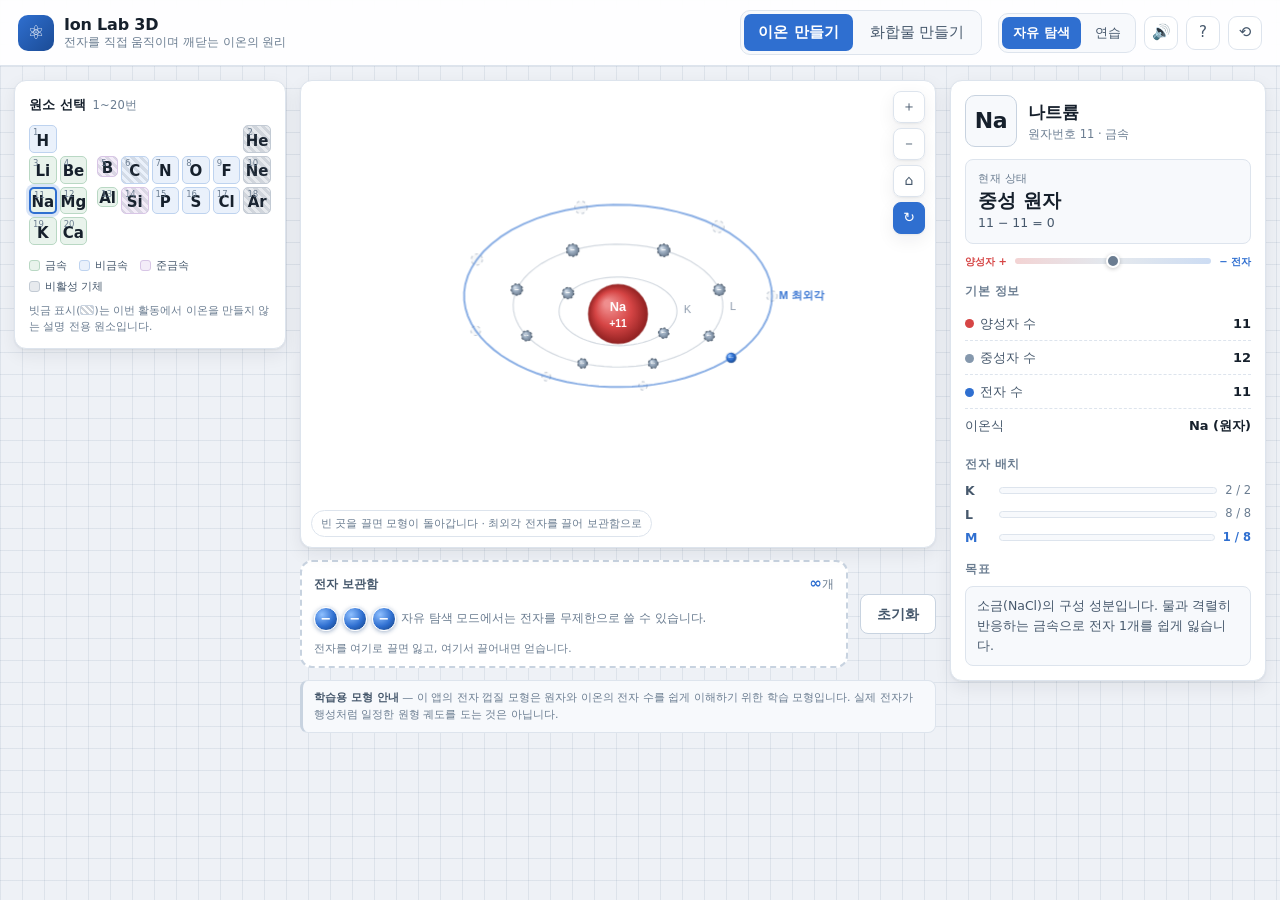
==== index.html @ 35646e83 "Ion Lab 3D — 중학교 과학 3D 이온 모형 학습 웹앱 PRD와 Blueprint(인터페이스 구성참고안)를 기준으로 기존 프로토타입을 재구성했다. 렌더링 엔진의 품질은 높았" ====
<!DOCTYPE html>
<html lang="ko">
<head>
    <meta charset="UTF-8">
    <meta name="viewport" content="width=device-width, initial-scale=1.0, viewport-fit=cover">
    <title>Ion Lab 3D — 전자를 직접 움직이며 깨닫는 이온의 원리</title>
    <link rel="stylesheet" href="style.css">
</head>
<body>

<!-- ── 상단 공통 영역 (PRD 6.1) ─────────────────────────────── -->
<header class="topbar">
    <div class="brand">
        <span class="brand-mark" aria-hidden="true">⚛</span>
        <span class="brand-text">
            <strong>Ion Lab 3D</strong>
            <small>전자를 직접 움직이며 깨닫는 이온의 원리</small>
        </span>
    </div>

    <nav class="tabs" role="tablist" aria-label="활동 선택">
        <button class="tab is-active" role="tab" aria-selected="true" data-view="ion">이온 만들기</button>
        <button class="tab" role="tab" aria-selected="false" data-view="compound">화합물 만들기</button>
    </nav>

    <div class="topbar-actions">
        <div class="mode-switch" role="radiogroup" aria-label="학습 모드">
            <button class="mode is-active" role="radio" aria-checked="true" data-mode="explore">자유 탐색</button>
            <button class="mode" role="radio" aria-checked="false" data-mode="practice">연습</button>
        </div>
        <button class="icon-btn" id="soundBtn" aria-pressed="true" title="소리 끄기">🔊<span class="sr-only">소리 켜기·끄기</span></button>
        <button class="icon-btn" id="helpBtn" title="도움말">?<span class="sr-only">도움말</span></button>
        <button class="icon-btn" id="restartBtn" title="처음부터">⟲<span class="sr-only">처음부터</span></button>
    </div>
</header>

<!-- ── 이온 만들기 화면 (Blueprint p.5) ──────────────────────── -->
<main class="view is-active" id="view-ion">

    <!-- ① 좌측: 원소 선택 패널 -->
    <aside class="panel panel-elements">
        <h2 class="panel-title">원소 선택 <small>1~20번</small></h2>

        <div class="ptable" id="periodicTable" role="group" aria-label="원자번호 1번부터 20번까지의 주기율표"></div>

        <ul class="legend">
            <li><span class="swatch cat-metal"></span>금속</li>
            <li><span class="swatch cat-nonmetal"></span>비금속</li>
            <li><span class="swatch cat-metalloid"></span>준금속</li>
            <li><span class="swatch cat-noble-gas"></span>비활성 기체</li>
        </ul>
        <p class="legend-note">
            빗금 표시(<span class="hatch-sample"></span>)는 이번 활동에서 이온을 만들지 않는 설명 전용 원소입니다.
        </p>
    </aside>

    <!-- ② 중앙: 3D 원자 모형 -->
    <section class="stage">
        <div class="mission" id="missionBar" hidden>
            <span class="mission-tag">미션</span>
            <span id="missionText">—</span>
            <button class="btn btn-ghost btn-sm" id="newMissionBtn">새 문제</button>
        </div>

        <div class="canvas-shell">
            <canvas id="atomCanvas" aria-label="3D 원자 모형. 최외각 전자를 드래그하여 이동할 수 있습니다."></canvas>

            <div class="canvas-tools" role="group" aria-label="모형 보기 조절">
                <button class="tool" id="zoomInBtn" title="확대">＋</button>
                <button class="tool" id="zoomOutBtn" title="축소">－</button>
                <button class="tool" id="resetViewBtn" title="원래 위치로">⌂</button>
                <button class="tool is-active" id="spinBtn" aria-pressed="true" title="전자 공전 켜기·끄기">↻</button>
            </div>

            <div class="canvas-hint" id="canvasHint">빈 곳을 끌면 모형이 돌아갑니다 · 최외각 전자를 끌어 보관함으로</div>
        </div>

        <!-- ④ 하단: 전자 보관함 -->
        <div class="well-row">
            <div class="well" id="electronWell" aria-label="전자 보관함. 제거한 전자가 모이고, 여기서 전자를 끌어 원자에 추가합니다.">
                <div class="well-head">
                    <span class="well-title">전자 보관함</span>
                    <span class="well-count"><strong id="wellCount">0</strong>개</span>
                </div>
                <div class="well-body" id="wellBody"></div>
                <p class="well-help">전자를 여기로 끌면 잃고, 여기서 끌어내면 얻습니다.</p>
            </div>

            <div class="stage-actions">
                <button class="btn btn-primary" id="checkBtn">정답 확인</button>
                <button class="btn btn-ghost" id="hintBtn">힌트 <span class="hint-stage" id="hintStage"></span></button>
                <button class="btn btn-ghost" id="resetAtomBtn">초기화</button>
            </div>
        </div>

        <p class="model-note">
            <strong>학습용 모형 안내</strong> — 이 앱의 전자 껍질 모형은 원자와 이온의 전자 수를 쉽게 이해하기 위한
            학습 모형입니다. 실제 전자가 행성처럼 일정한 원형 궤도를 도는 것은 아닙니다.
        </p>
    </section>

    <!-- ③ 우측: 실시간 정보 패널 -->
    <aside class="panel panel-info">
        <div class="element-head">
            <div class="element-symbol" id="elemSymbol">Na</div>
            <div class="element-meta">
                <span class="element-name" id="elemName">나트륨</span>
                <span class="element-sub" id="elemSub">원자번호 11 · 금속</span>
            </div>
        </div>

        <div class="charge-card" id="chargeCard">
            <span class="charge-label">현재 상태</span>
            <span class="charge-value" id="chargeValue">중성 원자</span>
            <span class="charge-eq" id="chargeEq">11 − 11 = 0</span>
        </div>

        <div class="balance" aria-hidden="true">
            <span class="balance-end proton">양성자 +</span>
            <div class="balance-track"><div class="balance-knob" id="balanceKnob"></div></div>
            <span class="balance-end electron">− 전자</span>
        </div>

        <h3 class="sub-title">기본 정보</h3>
        <dl class="stat-list">
            <div><dt><span class="dot proton"></span>양성자 수</dt><dd id="statProtons">11</dd></div>
            <div><dt><span class="dot neutron"></span>중성자 수</dt><dd id="statNeutrons">12</dd></div>
            <div><dt><span class="dot electron"></span>전자 수</dt><dd id="statElectrons">11</dd></div>
            <div><dt>이온식</dt><dd id="statIonFormula">—</dd></div>
        </dl>

        <h3 class="sub-title">전자 배치</h3>
        <ul class="shell-list" id="shellList"></ul>

        <h3 class="sub-title">목표</h3>
        <p class="goal-box" id="goalBox">—</p>

        <div class="feedback" id="feedback" role="status" aria-live="polite" hidden></div>
    </aside>
</main>

<!-- ── 화합물 만들기 화면 (Blueprint p.9) ────────────────────── -->
<main class="view view-compound" id="view-compound">
    <aside class="panel panel-cards">
        <h2 class="panel-title cation">양이온</h2>
        <div class="card-list" id="cationCards"></div>
    </aside>

    <section class="stage stage-compound">
        <div class="combine-head">
            <h2 class="panel-title">이온 결합 실험실</h2>
            <p class="combine-desc">
                양이온과 음이온 카드를 아래로 끌어다 놓으세요. <strong>총전하가 0</strong>이 되고
                이온의 개수비가 <strong>가장 간단한 정수비</strong>일 때 화합물이 완성됩니다.
            </p>
        </div>

        <div class="dropzone" id="dropzone" aria-label="이온 결합 영역">
            <p class="dropzone-empty" id="dropzoneEmpty">이곳으로 이온 카드를 끌어다 놓거나 카드를 클릭하세요.</p>
            <div class="dropzone-ions" id="dropzoneIons"></div>
        </div>

        <div class="charge-sum">
            <div class="charge-sum-math">
                <span class="sum-label">총전하</span>
                <span class="sum-eq" id="sumEq">(+0) + (0) = 0</span>
            </div>
            <div class="charge-sum-status" id="sumStatus">이온을 추가하세요</div>
            <button class="btn btn-ghost btn-sm" id="clearZoneBtn">비우기</button>
        </div>

        <div class="feedback" id="compoundFeedback" role="status" aria-live="polite" hidden></div>

        <div class="checklist">
            <h3 class="sub-title">완성한 화합물 <span id="checklistCount">0 / 8</span></h3>
            <ul class="checklist-items" id="checklistItems"></ul>
        </div>
    </section>

    <aside class="panel panel-cards">
        <h2 class="panel-title anion">음이온</h2>
        <div class="card-list" id="anionCards"></div>
    </aside>
</main>

<!-- ── 결과 모달 ────────────────────────────────────────────── -->
<div class="modal-overlay" id="modalOverlay" hidden>
    <div class="modal" role="dialog" aria-modal="true" aria-labelledby="modalTitle">
        <div class="modal-icon" id="modalIcon">✓</div>
        <h3 class="modal-title" id="modalTitle">성공!</h3>
        <div class="modal-formula" id="modalFormula"></div>
        <div class="modal-body" id="modalBody"></div>
        <button class="btn btn-primary modal-btn" id="modalBtn">확인</button>
    </div>
</div>

<!-- ── 도움말 ───────────────────────────────────────────────── -->
<div class="modal-overlay" id="helpOverlay" hidden>
    <div class="modal modal-wide" role="dialog" aria-modal="true" aria-labelledby="helpTitle">
        <h3 class="modal-title" id="helpTitle">사용 방법</h3>
        <div class="modal-body help-body">
            <ol>
                <li><strong>원소 선택</strong> — 왼쪽 주기율표에서 1~20번 원소를 고릅니다.</li>
                <li><strong>전자 조작</strong> — 가장 바깥쪽 껍질(최외각)의 전자만 끌 수 있습니다.
                    전자를 <em>전자 보관함</em>으로 끌면 잃고, 보관함에서 궤도로 끌면 얻습니다.</li>
                <li><strong>실시간 판정</strong> — 오른쪽 패널에서 전자 수와 전하가 즉시 갱신됩니다.</li>
                <li><strong>상태 완성</strong> — 안정한 전자 배치가 되면 이온식과 전하 계산식이 나타납니다.</li>
            </ol>
            <h4>왜 안쪽 전자는 움직이지 않나요?</h4>
            <p>안쪽 껍질의 전자는 원자핵에 더 강하게 묶여 있습니다. 이온이 만들어질 때 실제로 이동하는 것은
               가장 바깥쪽 껍질의 전자입니다.</p>
            <h4>학습 모드</h4>
            <p><strong>자유 탐색</strong>은 정답 판정 없이 마음껏 전자를 넣고 빼며 전하 변화를 관찰합니다.
               <strong>연습</strong>은 시스템이 목표 원소를 제시하고, 단계별 힌트와 진단 피드백을 제공합니다.</p>
            <h4>모형의 한계</h4>
            <p>이 앱의 껍질 모형은 학습용 추상화입니다. 실제 전자는 행성 궤도처럼 정해진 원을 돌지 않습니다.</p>
        </div>
        <button class="btn btn-primary modal-btn" id="helpCloseBtn">닫기</button>
    </div>
</div>

<!-- 즉시 피드백 토스트 -->
<div class="toast" id="toast" role="status" aria-live="assertive" hidden></div>

<!-- 성공 연출용 오버레이 (외부 CDN 의존 없음 — 학교 오프라인망 대비) -->
<canvas class="celebrate" id="celebrateCanvas" aria-hidden="true"></canvas>

<script src="atoms.js"></script>
<script src="rules.js"></script>
<script src="canvas-engine.js"></script>
<script src="app.js"></script>
</body>
</html>
---- style.css ----
/* ============================================================
   Ion Lab 3D — 스타일
   Blueprint(인터페이스 구성참고안)의 밝은 청사진 톤을 따른다.
   외부 폰트/CDN을 불러오지 않는다 — 학교 오프라인망 대비. (PRD 15)
   색상만으로 정보를 전달하지 않는다. (PRD 10.4 / 16)
   ============================================================ */

:root {
    --bg: #eef1f6;
    --grid: rgba(120, 140, 165, 0.14);
    --panel: #ffffff;
    --panel-2: #f7f9fc;
    --ink: #16202c;
    --ink-2: #46586c;
    --muted: #6b7d91;
    --line: #dde4ed;
    --line-2: #c8d3e0;

    --proton: #d64545;
    --electron: #2f6fd0;
    --neutron: #8598ad;

    --accent: #2f6fd0;
    --accent-ink: #ffffff;
    --ok: #2e7d5b;
    --ok-bg: #e8f5ee;
    --warn: #a9691a;
    --warn-bg: #fdf3e3;
    --err: #c23b3b;
    --err-bg: #fdeded;

    --radius: 12px;
    --radius-sm: 8px;
    --shadow: 0 1px 2px rgba(22, 32, 44, .06), 0 6px 18px rgba(22, 32, 44, .07);
    --shadow-lg: 0 12px 40px rgba(22, 32, 44, .18);
    --font: "Pretendard", "Malgun Gothic", "맑은 고딕", -apple-system, BlinkMacSystemFont, system-ui, sans-serif;
}

* { box-sizing: border-box; margin: 0; padding: 0; }

html, body { height: 100%; }

body {
    font-family: var(--font);
    /* 모눈 배경 — Blueprint의 청사진 모티프 */
    background-color: var(--bg);
    background-image:
        linear-gradient(var(--grid) 1px, transparent 1px),
        linear-gradient(90deg, var(--grid) 1px, transparent 1px);
    background-size: 22px 22px;
    color: var(--ink);
    font-size: 15px;
    line-height: 1.55;
    -webkit-text-size-adjust: 100%;
    overflow-x: hidden;
}

.sr-only {
    position: absolute; width: 1px; height: 1px;
    padding: 0; margin: -1px; overflow: hidden;
    clip: rect(0, 0, 0, 0); white-space: nowrap; border: 0;
}

/* ── 상단 바 ────────────────────────────────────────────── */

.topbar {
    position: sticky; top: 0; z-index: 40;
    display: flex; align-items: center; gap: 16px;
    padding: 10px 18px;
    background: rgba(255, 255, 255, .92);
    backdrop-filter: blur(8px);
    border-bottom: 1px solid var(--line);
    flex-wrap: wrap;
}

.brand { display: flex; align-items: center; gap: 10px; margin-right: auto; }

.brand-mark {
    width: 36px; height: 36px; flex: none;
    display: grid; place-items: center;
    background: linear-gradient(135deg, var(--electron), #1b4b95);
    color: #fff; border-radius: 10px; font-size: 19px;
}

.brand-text { display: flex; flex-direction: column; line-height: 1.25; }
.brand-text strong { font-size: 16px; letter-spacing: -.2px; }
.brand-text small { font-size: 11.5px; color: var(--muted); }

.tabs, .mode-switch {
    display: flex; gap: 3px; padding: 3px;
    background: var(--panel-2);
    border: 1px solid var(--line);
    border-radius: 10px;
}

.tab, .mode {
    border: 0; background: transparent; cursor: pointer;
    font: inherit; color: var(--ink-2);
    padding: 7px 14px; border-radius: 7px;
    white-space: nowrap; transition: background .15s, color .15s;
}
.mode { padding: 6px 11px; font-size: 13px; }

.tab:hover, .mode:hover { background: rgba(47, 111, 208, .08); }

.tab.is-active, .mode.is-active {
    background: var(--accent); color: var(--accent-ink); font-weight: 600;
}

.topbar-actions { display: flex; align-items: center; gap: 8px; }

.icon-btn {
    width: 34px; height: 34px; flex: none;
    display: grid; place-items: center;
    border: 1px solid var(--line); border-radius: 9px;
    background: var(--panel); color: var(--ink-2);
    font: inherit; font-size: 15px; cursor: pointer;
    transition: background .15s, border-color .15s;
}
.icon-btn:hover { background: var(--panel-2); border-color: var(--line-2); }
.icon-btn[aria-pressed="false"] { opacity: .45; }

/* ── 뷰 레이아웃 ────────────────────────────────────────── */

.view { display: none; }
.view.is-active { display: grid; }

#view-ion {
    grid-template-columns: 272px minmax(0, 1fr) 316px;
    gap: 14px; padding: 14px;
    align-items: start;
}

#view-compound {
    grid-template-columns: 216px minmax(0, 1fr) 216px;
    gap: 14px; padding: 14px;
    align-items: start;
}

.panel {
    background: var(--panel);
    border: 1px solid var(--line);
    border-radius: var(--radius);
    box-shadow: var(--shadow);
    padding: 14px;
}

.panel-title {
    font-size: 13px; font-weight: 700; color: var(--ink);
    letter-spacing: .2px; margin-bottom: 10px;
    display: flex; align-items: baseline; gap: 6px;
}
.panel-title small { font-weight: 500; color: var(--muted); font-size: 11.5px; }
.panel-title.cation { color: var(--proton); }
.panel-title.anion { color: var(--electron); }

.sub-title {
    font-size: 11.5px; font-weight: 700; color: var(--muted);
    text-transform: uppercase; letter-spacing: .6px;
    margin: 14px 0 7px;
    display: flex; justify-content: space-between; align-items: center;
}

/* ── ① 미니 주기율표 ───────────────────────────────────── */

.ptable {
    display: grid;
    grid-template-columns: repeat(8, minmax(0, 1fr));
    gap: 3px;
}

.cell {
    position: relative; aspect-ratio: 1;
    display: flex; flex-direction: column;
    align-items: center; justify-content: center;
    border: 1px solid var(--line-2); border-radius: 5px;
    background: var(--panel-2); cursor: pointer;
    font: inherit; color: var(--ink);
    padding: 0; overflow: hidden;
    transition: transform .12s, box-shadow .12s;
}
.cell:hover { transform: translateY(-2px); box-shadow: var(--shadow); z-index: 2; }

.cell .z { position: absolute; top: 2px; left: 3px; font-size: 8.5px; color: var(--muted); line-height: 1; }
.cell .sym { font-size: 15px; font-weight: 700; line-height: 1; margin-top: 4px; }

/* 1·2족과 13~18족 사이의 생략 구간(전이금속)을 시각적으로 벌린다 */
.cell[data-col="3"] { margin-left: 7px; }

.cell.cat-metal { background: #e9f3ec; border-color: #b9d8c4; }
.cell.cat-nonmetal { background: #eaf1fb; border-color: #bed3ef; }
.cell.cat-metalloid { background: #f3ecf8; border-color: #d8c6e6; }
.cell.cat-noble-gas { background: #e7eaee; border-color: #c2cad4; }

/* 이온을 만들지 않는 설명 전용 원소 — 색상 외에 빗금으로도 구분한다 */
.cell.is-disabled::after {
    content: ''; position: absolute; inset: 0;
    background: repeating-linear-gradient(45deg,
        rgba(90, 105, 125, .16) 0 3px, transparent 3px 6px);
    pointer-events: none;
}

.cell.is-selected {
    border-color: var(--accent); border-width: 2px;
    box-shadow: 0 0 0 3px rgba(47, 111, 208, .18);
    z-index: 3;
}
.cell:focus-visible { outline: 2px solid var(--accent); outline-offset: 2px; }

.legend {
    list-style: none; display: flex; flex-wrap: wrap; gap: 4px 12px;
    margin-top: 12px; font-size: 11px; color: var(--ink-2);
}
.legend li { display: flex; align-items: center; gap: 5px; }

.swatch { width: 11px; height: 11px; border-radius: 3px; border: 1px solid var(--line-2); }
.swatch.cat-metal { background: #e9f3ec; border-color: #b9d8c4; }
.swatch.cat-nonmetal { background: #eaf1fb; border-color: #bed3ef; }
.swatch.cat-metalloid { background: #f3ecf8; border-color: #d8c6e6; }
.swatch.cat-noble-gas { background: #e7eaee; border-color: #c2cad4; }

.legend-note {
    margin-top: 8px; font-size: 10.5px; color: var(--muted); line-height: 1.5;
}
.hatch-sample {
    display: inline-block; width: 14px; height: 10px;
    vertical-align: -1px; border: 1px solid var(--line-2); border-radius: 2px;
    background: repeating-linear-gradient(45deg,
        rgba(90, 105, 125, .3) 0 2px, transparent 2px 4px);
}

/* ── ② 중앙 무대 ───────────────────────────────────────── */

.stage { display: flex; flex-direction: column; gap: 12px; min-width: 0; }

.mission {
    display: flex; align-items: center; gap: 10px;
    background: #fff8e8; border: 1px solid #edd9ab;
    border-radius: var(--radius); padding: 9px 12px;
    font-size: 13.5px; color: #6d4c12;
}
.mission[hidden] { display: none; }
.mission-tag {
    background: var(--warn); color: #fff; font-size: 10.5px; font-weight: 700;
    padding: 2px 7px; border-radius: 5px; flex: none;
}
.mission #missionText { flex: 1; }

.canvas-shell {
    position: relative;
    background: var(--panel);
    border: 1px solid var(--line);
    border-radius: var(--radius);
    box-shadow: var(--shadow);
    height: clamp(340px, 52vh, 540px);
    overflow: hidden;
}

#atomCanvas { display: block; width: 100%; height: 100%; cursor: grab; touch-action: none; }
#atomCanvas:active { cursor: grabbing; }

.canvas-tools {
    position: absolute; top: 10px; right: 10px;
    display: flex; flex-direction: column; gap: 5px;
}
.tool {
    width: 32px; height: 32px;
    display: grid; place-items: center;
    border: 1px solid var(--line); border-radius: 8px;
    background: rgba(255, 255, 255, .95); color: var(--ink-2);
    font: inherit; font-size: 14px; cursor: pointer;
    box-shadow: var(--shadow);
}
.tool:hover { background: #fff; border-color: var(--line-2); }
.tool.is-active { background: var(--accent); color: #fff; border-color: var(--accent); }

.canvas-hint {
    position: absolute; left: 10px; bottom: 10px;
    font-size: 11px; color: var(--muted);
    background: rgba(255, 255, 255, .88);
    border: 1px solid var(--line);
    padding: 4px 9px; border-radius: 20px;
    pointer-events: none;
}

/* ── ④ 전자 보관함 ─────────────────────────────────────── */

.well-row { display: grid; grid-template-columns: minmax(0, 1fr) auto; gap: 12px; align-items: stretch; }

.well {
    background: var(--panel);
    border: 2px dashed var(--line-2);
    border-radius: var(--radius);
    padding: 10px 12px;
    transition: border-color .15s, background .15s;
}
.well.is-hover { border-color: var(--err); background: var(--err-bg); }

.well-head { display: flex; justify-content: space-between; align-items: baseline; }
.well-title { font-size: 12px; font-weight: 700; color: var(--ink-2); }
.well-count { font-size: 12px; color: var(--muted); }
.well-count strong { font-size: 15px; color: var(--electron); }

.well-body {
    display: flex; flex-wrap: wrap; gap: 5px;
    min-height: 34px; align-items: center; margin: 6px 0 4px;
}

.well-e {
    width: 24px; height: 24px; flex: none;
    display: grid; place-items: center;
    border-radius: 50%; cursor: grab;
    background: radial-gradient(circle at 32% 30%, #8fc0ff, #2f6fd0 55%, #123c78);
    color: #fff; font-size: 13px; font-weight: 700; line-height: 1;
    border: 1.8px solid #fff;
    box-shadow: 0 1px 4px rgba(18, 60, 120, .4);
    touch-action: none; user-select: none;
}
.well-e:active { cursor: grabbing; transform: scale(1.12); }
.well-e.is-infinite { font-size: 11px; }

.well-empty { font-size: 11.5px; color: var(--muted); }
.well-help { font-size: 10.5px; color: var(--muted); }

.stage-actions { display: flex; flex-direction: column; gap: 6px; justify-content: center; }

/* ── 버튼 ──────────────────────────────────────────────── */

.btn {
    border: 1px solid transparent; border-radius: var(--radius-sm);
    padding: 9px 16px; font: inherit; font-weight: 600; font-size: 13.5px;
    cursor: pointer; white-space: nowrap;
    transition: background .15s, border-color .15s, opacity .15s;
}
.btn-sm { padding: 5px 10px; font-size: 12px; }

.btn-primary { background: var(--accent); color: var(--accent-ink); }
.btn-primary:hover { background: #2560ba; }

.btn-ghost { background: var(--panel); border-color: var(--line-2); color: var(--ink-2); }
.btn-ghost:hover { background: var(--panel-2); }

.btn:disabled { opacity: .4; cursor: not-allowed; }

.hint-stage { font-size: 11px; color: var(--muted); font-weight: 500; }

.model-note {
    font-size: 11px; color: var(--muted); line-height: 1.6;
    background: var(--panel-2); border: 1px solid var(--line);
    border-left: 3px solid var(--line-2);
    border-radius: var(--radius-sm); padding: 8px 11px;
}
.model-note strong { color: var(--ink-2); }

/* ── ③ 정보 패널 ───────────────────────────────────────── */

.element-head { display: flex; align-items: center; gap: 11px; margin-bottom: 12px; }

.element-symbol {
    width: 52px; height: 52px; flex: none;
    display: grid; place-items: center;
    border-radius: 10px; border: 1px solid var(--line-2);
    background: var(--panel-2);
    font-size: 22px; font-weight: 700; letter-spacing: -.5px;
}
.element-meta { display: flex; flex-direction: column; min-width: 0; }
.element-name { font-size: 17px; font-weight: 700; }
.element-sub { font-size: 11.5px; color: var(--muted); }

.charge-card {
    display: flex; flex-direction: column; gap: 1px;
    border-radius: var(--radius-sm); padding: 10px 12px;
    border: 1px solid var(--line); background: var(--panel-2);
    transition: background .2s, border-color .2s;
}
.charge-card.is-cation { background: var(--err-bg); border-color: #f0bfbf; }
.charge-card.is-anion { background: #e9f0fb; border-color: #bed3ef; }

.charge-label { font-size: 10.5px; color: var(--muted); text-transform: uppercase; letter-spacing: .5px; }
.charge-value { font-size: 19px; font-weight: 700; line-height: 1.3; }
.charge-card.is-cation .charge-value { color: var(--proton); }
.charge-card.is-anion .charge-value { color: var(--electron); }
.charge-eq { font-size: 12.5px; color: var(--ink-2); font-variant-numeric: tabular-nums; }

/* 양성자와 전자의 힘 겨루기 (Blueprint p.8) */
.balance { display: flex; align-items: center; gap: 8px; margin-top: 10px; }
.balance-end { font-size: 10px; font-weight: 700; flex: none; }
.balance-end.proton { color: var(--proton); }
.balance-end.electron { color: var(--electron); }

.balance-track {
    position: relative; flex: 1; height: 6px;
    border-radius: 3px;
    background: linear-gradient(90deg, #f3d3d3, #e3e8ee 45% 55%, #ccdcf3);
}
.balance-knob {
    position: absolute; top: 50%; left: 50%;
    width: 14px; height: 14px; border-radius: 50%;
    transform: translate(-50%, -50%);
    background: var(--muted); border: 2px solid #fff;
    box-shadow: 0 1px 4px rgba(0, 0, 0, .22);
    transition: left .25s ease, background .25s;
}

.stat-list { display: flex; flex-direction: column; gap: 1px; }
.stat-list > div {
    display: flex; justify-content: space-between; align-items: center;
    padding: 6px 0; border-bottom: 1px dashed var(--line);
    font-size: 13px;
}
.stat-list > div:last-child { border-bottom: 0; }
.stat-list dt { color: var(--ink-2); display: flex; align-items: center; gap: 6px; }
.stat-list dd { font-weight: 700; font-variant-numeric: tabular-nums; }

.dot { width: 9px; height: 9px; border-radius: 50%; flex: none; }
.dot.proton { background: var(--proton); }
.dot.neutron { background: var(--neutron); }
.dot.electron { background: var(--electron); }

.shell-list { list-style: none; display: flex; flex-direction: column; gap: 4px; }

.shell-row {
    display: grid; grid-template-columns: 26px 1fr auto;
    align-items: center; gap: 8px; font-size: 12.5px;
}
.shell-row .shell-name { font-weight: 700; color: var(--ink-2); }
.shell-row.is-valence .shell-name { color: var(--electron); }

.shell-bar { height: 7px; border-radius: 4px; background: var(--panel-2); border: 1px solid var(--line); overflow: hidden; }
.shell-fill { height: 100%; background: var(--neutron); transition: width .25s; }
.shell-row.is-valence .shell-fill { background: var(--electron); }

.shell-num { font-variant-numeric: tabular-nums; color: var(--muted); font-size: 11.5px; }
.shell-row.is-valence .shell-num { color: var(--electron); font-weight: 700; }

.goal-box {
    font-size: 12.5px; line-height: 1.6; color: var(--ink-2);
    background: var(--panel-2); border: 1px solid var(--line);
    border-radius: var(--radius-sm); padding: 9px 11px;
}

.feedback {
    margin-top: 12px; padding: 10px 12px;
    border-radius: var(--radius-sm); font-size: 12.5px; line-height: 1.6;
    border: 1px solid var(--line); background: var(--panel-2);
}
.feedback[hidden] { display: none; }
.feedback.is-ok { background: var(--ok-bg); border-color: #b8ddc8; color: #1f5f43; }
.feedback.is-warn { background: var(--warn-bg); border-color: #edd9ab; color: #7a4d10; }
.feedback.is-err { background: var(--err-bg); border-color: #f0bfbf; color: #942929; }
.feedback.is-info { background: #eaf1fb; border-color: #bed3ef; color: #1b4b95; }
.feedback strong { display: block; margin-bottom: 2px; }

/* ── 화합물 만들기 ─────────────────────────────────────── */

.card-list { display: flex; flex-direction: column; gap: 7px; }

.ion-card {
    display: flex; align-items: center; justify-content: space-between;
    gap: 8px; padding: 10px 12px; cursor: grab;
    border: 1px solid var(--line-2); border-left-width: 4px;
    border-radius: var(--radius-sm); background: var(--panel-2);
    font: inherit; text-align: left; color: var(--ink);
    transition: transform .12s, box-shadow .12s;
    user-select: none;
}
.ion-card:hover { transform: translateY(-1px); box-shadow: var(--shadow); }
.ion-card:active { cursor: grabbing; }
.ion-card.cation { border-left-color: var(--proton); }
.ion-card.anion { border-left-color: var(--electron); }

.ion-card .ion-sym { font-size: 17px; font-weight: 700; }
.ion-card.cation .ion-sym { color: var(--proton); }
.ion-card.anion .ion-sym { color: var(--electron); }
.ion-card .ion-meta { display: flex; flex-direction: column; align-items: flex-end; line-height: 1.3; }
.ion-card .ion-kr { font-size: 10.5px; color: var(--muted); }
.ion-card .ion-charge { font-size: 11px; font-weight: 700; color: var(--ink-2); font-variant-numeric: tabular-nums; }

.stage-compound { gap: 12px; }
.combine-head { background: var(--panel); border: 1px solid var(--line); border-radius: var(--radius); padding: 12px 14px; box-shadow: var(--shadow); }
.combine-desc { font-size: 12.5px; color: var(--ink-2); line-height: 1.6; }

.dropzone {
    position: relative;
    min-height: 190px; padding: 14px;
    display: flex; align-items: center; justify-content: center;
    border: 2px dashed var(--line-2); border-radius: var(--radius);
    background: var(--panel);
    transition: border-color .15s, background .15s;
}
.dropzone.is-hover { border-color: var(--accent); background: #f2f7fe; }
.dropzone-empty { font-size: 12.5px; color: var(--muted); text-align: center; max-width: 340px; }
.dropzone-empty[hidden] { display: none; }
.dropzone-ions { display: flex; flex-wrap: wrap; gap: 8px; justify-content: center; align-items: center; }

.zone-ion {
    position: relative; display: flex; align-items: center; gap: 6px;
    padding: 9px 30px 9px 13px; border-radius: 9px;
    border: 1px solid var(--line-2); border-top-width: 3px;
    background: var(--panel-2); font-size: 16px; font-weight: 700;
    animation: pop .18s ease-out;
}
.zone-ion.cation { border-top-color: var(--proton); color: var(--proton); }
.zone-ion.anion { border-top-color: var(--electron); color: var(--electron); }

@keyframes pop { from { transform: scale(.8); opacity: 0; } to { transform: scale(1); opacity: 1; } }

.zone-ion .zone-remove {
    position: absolute; top: 50%; right: 6px; transform: translateY(-50%);
    width: 18px; height: 18px; display: grid; place-items: center;
    border: 0; border-radius: 50%; cursor: pointer;
    background: rgba(90, 105, 125, .14); color: var(--ink-2);
    font: inherit; font-size: 12px; line-height: 1;
}
.zone-ion .zone-remove:hover { background: var(--err); color: #fff; }

.charge-sum {
    display: flex; align-items: center; gap: 12px; flex-wrap: wrap;
    background: var(--panel); border: 1px solid var(--line);
    border-radius: var(--radius); padding: 10px 14px; box-shadow: var(--shadow);
}
.charge-sum-math { display: flex; align-items: baseline; gap: 8px; }
.sum-label { font-size: 11px; color: var(--muted); text-transform: uppercase; letter-spacing: .5px; }
.sum-eq { font-size: 16px; font-weight: 700; font-variant-numeric: tabular-nums; }
.charge-sum-status { margin-left: auto; font-size: 13px; font-weight: 700; color: var(--muted); }
.charge-sum-status.is-ok { color: var(--ok); }
.charge-sum-status.is-err { color: var(--err); }

.checklist { background: var(--panel); border: 1px solid var(--line); border-radius: var(--radius); padding: 12px 14px; box-shadow: var(--shadow); }
.checklist .sub-title { margin-top: 0; }
.checklist-items { list-style: none; display: flex; flex-wrap: wrap; gap: 6px; }

.check-item {
    display: flex; align-items: center; gap: 5px;
    padding: 5px 10px; border-radius: 20px;
    border: 1px solid var(--line-2); background: var(--panel-2);
    font-size: 12px; color: var(--muted);
}
.check-item.is-done { background: var(--ok-bg); border-color: #b8ddc8; color: #1f5f43; font-weight: 700; }
.check-item .mark { font-size: 11px; }

/* ── 모달 · 토스트 ─────────────────────────────────────── */

.modal-overlay {
    position: fixed; inset: 0; z-index: 100;
    display: grid; place-items: center; padding: 20px;
    background: rgba(22, 32, 44, .5);
    backdrop-filter: blur(3px);
    animation: fade .15s ease-out;
}
.modal-overlay[hidden] { display: none; }
@keyframes fade { from { opacity: 0; } to { opacity: 1; } }

.modal {
    width: min(440px, 100%); max-height: 88vh; overflow-y: auto;
    background: var(--panel); border-radius: 16px;
    box-shadow: var(--shadow-lg); padding: 26px 24px 20px;
    text-align: center;
    animation: rise .2s ease-out;
}
.modal-wide { width: min(600px, 100%); text-align: left; }
@keyframes rise { from { transform: translateY(12px); opacity: 0; } to { transform: none; opacity: 1; } }

.modal-icon {
    width: 54px; height: 54px; margin: 0 auto 12px;
    display: grid; place-items: center;
    border-radius: 50%; font-size: 26px;
    border: 2px solid var(--ok); color: var(--ok); background: var(--ok-bg);
}
.modal-icon.is-err { border-color: var(--err); color: var(--err); background: var(--err-bg); }
.modal-icon.is-compound { border-color: var(--accent); color: var(--accent); background: #eaf1fb; }

.modal-title { font-size: 19px; font-weight: 700; margin-bottom: 8px; }

.modal-formula {
    font-size: 30px; font-weight: 700; letter-spacing: -.5px;
    margin: 10px 0 14px; color: var(--ink);
}
.modal-formula:empty { display: none; }

.modal-body { font-size: 13.5px; color: var(--ink-2); line-height: 1.7; text-align: left; }
.modal-btn { width: 100%; margin-top: 18px; padding: 11px; }

.result-grid { display: flex; flex-direction: column; gap: 1px; margin: 4px 0 12px; }
.result-grid > div {
    display: flex; justify-content: space-between; gap: 12px;
    padding: 7px 0; border-bottom: 1px dashed var(--line);
}
.result-grid > div:last-child { border-bottom: 0; }
.result-grid dt { color: var(--muted); font-size: 12.5px; }
.result-grid dd { font-weight: 700; color: var(--ink); font-variant-numeric: tabular-nums; text-align: right; }

.result-note {
    background: var(--panel-2); border: 1px solid var(--line);
    border-radius: var(--radius-sm); padding: 10px 12px; font-size: 12.5px;
}

.help-body h4 { font-size: 13.5px; margin: 16px 0 5px; color: var(--ink); }
.help-body ol { padding-left: 18px; display: flex; flex-direction: column; gap: 6px; }
.help-body p { color: var(--ink-2); }

.toast {
    position: fixed; left: 50%; bottom: 24px; z-index: 90;
    transform: translateX(-50%);
    max-width: min(520px, calc(100vw - 32px));
    padding: 11px 16px; border-radius: 10px;
    background: var(--ink); color: #fff;
    font-size: 13px; line-height: 1.55;
    box-shadow: var(--shadow-lg);
    animation: toast-in .2s ease-out;
}
.toast[hidden] { display: none; }
.toast.is-err { background: #8e2626; }
.toast.is-warn { background: #7a4d10; }
.toast.is-info { background: #1b4b95; }
@keyframes toast-in { from { transform: translate(-50%, 10px); opacity: 0; } to { transform: translate(-50%, 0); opacity: 1; } }

.celebrate {
    position: fixed; inset: 0; z-index: 95;
    pointer-events: none; display: none;
}
.celebrate.is-on { display: block; }

/* ── 반응형 (PRD FR-12) ────────────────────────────────── */

@media (max-width: 1180px) {
    #view-ion { grid-template-columns: 232px minmax(0, 1fr) 272px; }
    #view-compound { grid-template-columns: 180px minmax(0, 1fr) 180px; }
}

/* 태블릿 — 주기율표를 상단 전폭으로 올린다 */
@media (max-width: 980px) {
    #view-ion {
        grid-template-columns: minmax(0, 1fr) 272px;
        grid-template-areas: "elements elements" "stage info";
    }
    .panel-elements { grid-area: elements; }
    #view-ion .stage { grid-area: stage; }
    .panel-info { grid-area: info; }
    .ptable { max-width: 420px; }
}

/* 모바일 — 세로 스택 */
@media (max-width: 720px) {
    .topbar { padding: 8px 12px; gap: 10px; }
    .brand-text small { display: none; }
    .tabs { order: 3; width: 100%; }
    .tab { flex: 1; }
    .mode-switch { order: 2; }

    #view-ion {
        grid-template-columns: minmax(0, 1fr);
        grid-template-areas: "elements" "stage" "info";
        padding: 10px; gap: 10px;
    }
    #view-compound {
        grid-template-columns: minmax(0, 1fr) minmax(0, 1fr);
        grid-template-areas: "combine combine" "cations anions";
        padding: 10px; gap: 10px;
    }
    #view-compound .stage-compound { grid-area: combine; }
    #view-compound .panel-cards:first-of-type { grid-area: cations; }
    #view-compound .panel-cards:last-of-type { grid-area: anions; }

    .ptable { max-width: none; }
    .cell .sym { font-size: 16px; }

    .canvas-shell { height: clamp(300px, 44vh, 400px); }
    .well-row { grid-template-columns: minmax(0, 1fr); }
    .stage-actions { flex-direction: row; }
    .stage-actions .btn { flex: 1; }
    .canvas-hint { display: none; }
}

@media (prefers-reduced-motion: reduce) {
    *, *::before, *::after {
        animation-duration: .01ms !important;
        animation-iteration-count: 1 !important;
        transition-duration: .01ms !important;
    }
}
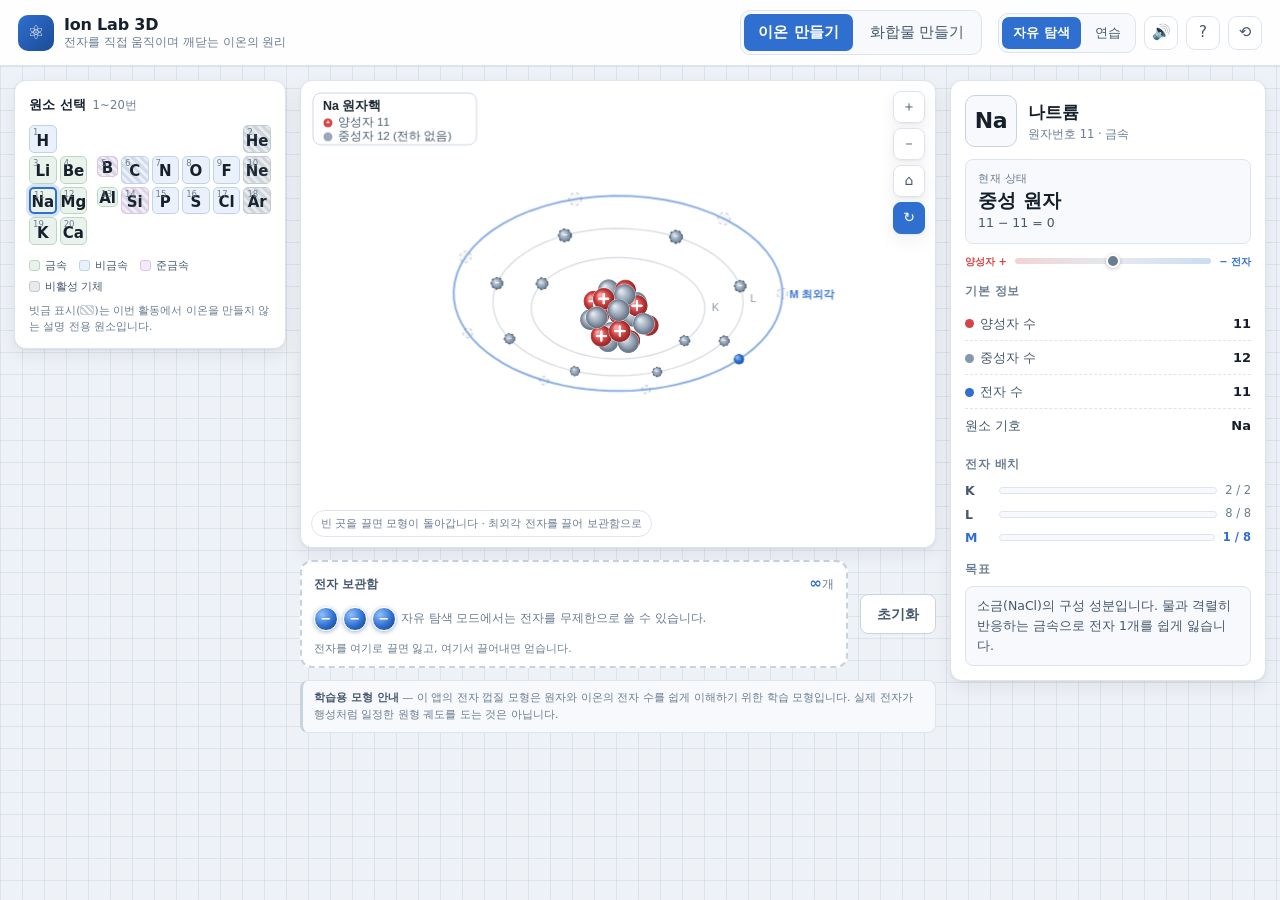
==== commit 2290b242: "오개념 교정 및 3D 모형 보강 1. 이온식/원소 기호 구분    전하가 0인데도 "이온식: Na (원자)"로 표기해 중성 원자를 이온식으로 부르고 있었다.    전하가 0이면 라" ====
--- a/index.html
+++ b/index.html
@@ -126,7 +126,9 @@
             <div><dt><span class="dot proton"></span>양성자 수</dt><dd id="statProtons">11</dd></div>
             <div><dt><span class="dot neutron"></span>중성자 수</dt><dd id="statNeutrons">12</dd></div>
             <div><dt><span class="dot electron"></span>전자 수</dt><dd id="statElectrons">11</dd></div>
-            <div><dt>이온식</dt><dd id="statIonFormula">—</dd></div>
+            <!-- 라벨은 전하에 따라 '원소 기호' ↔ '이온식'으로 바뀐다.
+                 중성 원자를 '이온식'이라 부르면 오개념이 된다. -->
+            <div><dt id="statFormulaLabel">원소 기호</dt><dd id="statIonFormula">—</dd></div>
         </dl>
 
         <h3 class="sub-title">전자 배치</h3>
@@ -144,6 +146,10 @@
     <aside class="panel panel-cards">
         <h2 class="panel-title cation">양이온</h2>
         <div class="card-list" id="cationCards"></div>
+        <p class="puzzle-legend">
+            전자를 <strong>잃어</strong> 자리가 비었으므로 <strong>홈(오목)</strong>이 파여 있습니다.
+            홈의 개수 = 잃은 전자 수 = 전하의 크기.
+        </p>
     </aside>
 
     <section class="stage stage-compound">
@@ -171,6 +177,33 @@
 
         <div class="feedback" id="compoundFeedback" role="status" aria-live="polite" hidden></div>
 
+        <!-- 완성한 화합물의 3D 이온 결정 -->
+        <section class="lattice-panel" id="latticePanel" hidden>
+            <div class="lattice-head">
+                <div>
+                    <h3 class="lattice-title"><span id="latticeFormula">NaCl</span> <small id="latticeName">염화 나트륨</small></h3>
+                    <p class="lattice-sub" id="latticeRatio">—</p>
+                </div>
+                <div class="lattice-tools">
+                    <button class="tool is-active" id="latticeSpinBtn" aria-pressed="true" title="회전 켜기·끄기">↻</button>
+                    <button class="tool" id="latticeResetBtn" title="원래 위치로">⌂</button>
+                    <button class="tool" id="latticeCloseBtn" title="닫기">×</button>
+                </div>
+            </div>
+
+            <div class="lattice-canvas-shell">
+                <canvas id="latticeCanvas" aria-label="이온 결정 격자 3D 모형. 끌어서 돌려 볼 수 있습니다."></canvas>
+                <div class="lattice-hint">끌어서 돌리기 · 휠로 확대</div>
+            </div>
+
+            <ul class="lattice-legend">
+                <li><span class="ion-dot cation">+</span><span id="latticeCationName">양이온</span></li>
+                <li><span class="ion-dot anion">−</span><span id="latticeAnionName">음이온</span></li>
+            </ul>
+
+            <p class="model-note" id="latticeNote"></p>
+        </section>
+
         <div class="checklist">
             <h3 class="sub-title">완성한 화합물 <span id="checklistCount">0 / 8</span></h3>
             <ul class="checklist-items" id="checklistItems"></ul>
@@ -180,6 +213,10 @@
     <aside class="panel panel-cards">
         <h2 class="panel-title anion">음이온</h2>
         <div class="card-list" id="anionCards"></div>
+        <p class="puzzle-legend">
+            전자를 <strong>더 얻어</strong> 붙어 있으므로 <strong>돌기(볼록)</strong>가 튀어나와 있습니다.
+            돌기의 개수 = 얻은 전자 수 = 전하의 크기.
+        </p>
     </aside>
 </main>
 
@@ -228,6 +265,7 @@
 <script src="atoms.js"></script>
 <script src="rules.js"></script>
 <script src="canvas-engine.js"></script>
+<script src="lattice-engine.js"></script>
 <script src="app.js"></script>
 </body>
 </html>
--- a/style.css
+++ b/style.css
@@ -453,28 +453,48 @@
 
 /* ── 화합물 만들기 ─────────────────────────────────────── */
 
-.card-list { display: flex; flex-direction: column; gap: 7px; }
-
+.card-list { display: flex; flex-direction: column; gap: 8px; align-items: center; }
+
+/* 퍼즐 조각 이온 카드 — 외곽선은 SVG, 글자는 그 위에 HTML로 얹는다 */
 .ion-card {
+    position: relative; flex: none;
+    width: 148px; height: 52px;
+    padding: 0; border: 0; background: none;
+    font: inherit; text-align: left; color: var(--ink);
+    cursor: grab; user-select: none;
+    transition: transform .12s, filter .12s;
+}
+.ion-card:hover { transform: translateY(-2px); filter: drop-shadow(0 4px 8px rgba(22,32,44,.18)); }
+.ion-card:active { cursor: grabbing; }
+.ion-card:focus-visible { outline: 2px solid var(--accent); outline-offset: 3px; border-radius: 8px; }
+
+.puzzle { position: absolute; inset: 0; width: 100%; height: 100%; pointer-events: none; }
+.puzzle path { stroke-width: 1.5; }
+
+.cation .puzzle path { fill: #fbe9e9; stroke: #d98d8d; }
+.anion .puzzle path { fill: #e7effb; stroke: #90b3e4; }
+
+/* 글자는 퍼즐 몸통 안쪽에만 놓는다. 홈·돌기가 있는 변은 여백을 더 준다. */
+.ion-body {
+    position: absolute; inset: 0;
     display: flex; align-items: center; justify-content: space-between;
-    gap: 8px; padding: 10px 12px; cursor: grab;
-    border: 1px solid var(--line-2); border-left-width: 4px;
-    border-radius: var(--radius-sm); background: var(--panel-2);
-    font: inherit; text-align: left; color: var(--ink);
-    transition: transform .12s, box-shadow .12s;
-    user-select: none;
-}
-.ion-card:hover { transform: translateY(-1px); box-shadow: var(--shadow); }
-.ion-card:active { cursor: grabbing; }
-.ion-card.cation { border-left-color: var(--proton); }
-.ion-card.anion { border-left-color: var(--electron); }
-
-.ion-card .ion-sym { font-size: 17px; font-weight: 700; }
-.ion-card.cation .ion-sym { color: var(--proton); }
-.ion-card.anion .ion-sym { color: var(--electron); }
-.ion-card .ion-meta { display: flex; flex-direction: column; align-items: flex-end; line-height: 1.3; }
-.ion-card .ion-kr { font-size: 10.5px; color: var(--muted); }
-.ion-card .ion-charge { font-size: 11px; font-weight: 700; color: var(--ink-2); font-variant-numeric: tabular-nums; }
+    gap: 6px; pointer-events: none;
+}
+.cation .ion-body { padding: 0 28px 0 16px; }
+.anion .ion-body { padding: 0 14px 0 26px; }
+
+/* 선택자를 .ion-card로 한정하지 않는다 — 같은 마크업을 결합 영역(.zone-ion)에서도 쓴다. */
+.ion-sym { font-size: 17px; font-weight: 700; white-space: nowrap; }
+.cation .ion-sym { color: var(--proton); }
+.anion .ion-sym { color: var(--electron); }
+.ion-meta { display: flex; flex-direction: column; align-items: flex-end; line-height: 1.25; }
+.ion-kr { font-size: 10px; color: var(--muted); white-space: nowrap; }
+.ion-charge { font-size: 11px; font-weight: 700; color: var(--ink-2); font-variant-numeric: tabular-nums; }
+
+.puzzle-legend {
+    margin-top: 10px; font-size: 10.5px; color: var(--muted); line-height: 1.5;
+    border-top: 1px dashed var(--line); padding-top: 8px;
+}
 
 .stage-compound { gap: 12px; }
 .combine-head { background: var(--panel); border: 1px solid var(--line); border-radius: var(--radius); padding: 12px 14px; box-shadow: var(--shadow); }
@@ -491,28 +511,30 @@
 .dropzone.is-hover { border-color: var(--accent); background: #f2f7fe; }
 .dropzone-empty { font-size: 12.5px; color: var(--muted); text-align: center; max-width: 340px; }
 .dropzone-empty[hidden] { display: none; }
-.dropzone-ions { display: flex; flex-wrap: wrap; gap: 8px; justify-content: center; align-items: center; }
+/* 결합 영역 — 양이온을 먼저, 음이온을 나중에 놓아 홈과 돌기가 마주 보게 한다.
+   음수 마진으로 조각이 실제로 맞물려 보이게 만든다. */
+.dropzone-ions {
+    display: flex; flex-wrap: wrap; gap: 10px 0;
+    justify-content: center; align-items: center;
+}
 
 .zone-ion {
-    position: relative; display: flex; align-items: center; gap: 6px;
-    padding: 9px 30px 9px 13px; border-radius: 9px;
-    border: 1px solid var(--line-2); border-top-width: 3px;
-    background: var(--panel-2); font-size: 16px; font-weight: 700;
+    position: relative; flex: none;
+    width: 148px; height: 52px;
     animation: pop .18s ease-out;
 }
-.zone-ion.cation { border-top-color: var(--proton); color: var(--proton); }
-.zone-ion.anion { border-top-color: var(--electron); color: var(--electron); }
+.zone-ion + .zone-ion { margin-left: -9px; }
 
 @keyframes pop { from { transform: scale(.8); opacity: 0; } to { transform: scale(1); opacity: 1; } }
 
 .zone-ion .zone-remove {
-    position: absolute; top: 50%; right: 6px; transform: translateY(-50%);
+    position: absolute; top: -4px; right: 4px; z-index: 2;
     width: 18px; height: 18px; display: grid; place-items: center;
-    border: 0; border-radius: 50%; cursor: pointer;
-    background: rgba(90, 105, 125, .14); color: var(--ink-2);
-    font: inherit; font-size: 12px; line-height: 1;
-}
-.zone-ion .zone-remove:hover { background: var(--err); color: #fff; }
+    border: 1px solid var(--line-2); border-radius: 50%; cursor: pointer;
+    background: #fff; color: var(--ink-2);
+    font: inherit; font-size: 11px; line-height: 1;
+}
+.zone-ion .zone-remove:hover { background: var(--err); color: #fff; border-color: var(--err); }
 
 .charge-sum {
     display: flex; align-items: center; gap: 12px; flex-wrap: wrap;
@@ -526,7 +548,57 @@
 .charge-sum-status.is-ok { color: var(--ok); }
 .charge-sum-status.is-err { color: var(--err); }
 
+/* ── 3D 이온 결정 격자 ─────────────────────────────────── */
+
+.lattice-panel {
+    background: var(--panel); border: 1px solid var(--line);
+    border-radius: var(--radius); padding: 12px 14px 14px;
+    box-shadow: var(--shadow);
+    display: flex; flex-direction: column; gap: 10px;
+    animation: rise .22s ease-out;
+}
+.lattice-panel[hidden] { display: none; }
+
+.lattice-head { display: flex; align-items: flex-start; justify-content: space-between; gap: 10px; }
+.lattice-title { font-size: 19px; font-weight: 700; display: flex; align-items: baseline; gap: 8px; }
+.lattice-title small { font-size: 13px; font-weight: 500; color: var(--muted); }
+.lattice-sub { font-size: 12px; color: var(--ink-2); margin-top: 2px; }
+.lattice-tools { display: flex; gap: 5px; flex: none; }
+
+.lattice-canvas-shell {
+    position: relative;
+    height: clamp(260px, 38vh, 380px);
+    border: 1px solid var(--line); border-radius: var(--radius-sm);
+    background: linear-gradient(180deg, #f9fbfe, #eef2f8);
+    overflow: hidden;
+}
+#latticeCanvas { display: block; width: 100%; height: 100%; cursor: grab; touch-action: none; }
+#latticeCanvas:active { cursor: grabbing; }
+
+.lattice-hint {
+    position: absolute; left: 8px; bottom: 8px;
+    font-size: 10.5px; color: var(--muted);
+    background: rgba(255, 255, 255, .85);
+    border: 1px solid var(--line);
+    padding: 3px 8px; border-radius: 20px; pointer-events: none;
+}
+
+.lattice-legend { list-style: none; display: flex; gap: 16px; font-size: 12px; color: var(--ink-2); }
+.lattice-legend li { display: flex; align-items: center; gap: 6px; }
+
+.ion-dot {
+    width: 16px; height: 16px; flex: none;
+    display: grid; place-items: center;
+    border-radius: 50%; color: #fff;
+    font-size: 9px; font-weight: 700; line-height: 1;
+    border: 1px solid rgba(255, 255, 255, .7);
+}
+.ion-dot.cation { background: radial-gradient(circle at 32% 30%, #f9b1b1, #d64545 60%, #8e2020); }
+.ion-dot.anion { background: radial-gradient(circle at 32% 30%, #9fc7ff, #2f6fd0 60%, #123c78); }
+
 .checklist { background: var(--panel); border: 1px solid var(--line); border-radius: var(--radius); padding: 12px 14px; box-shadow: var(--shadow); }
+.check-item.is-done { cursor: pointer; }
+.check-item.is-done:hover { background: #d8ecdf; }
 .checklist .sub-title { margin-top: 0; }
 .checklist-items { list-style: none; display: flex; flex-wrap: wrap; gap: 6px; }
 
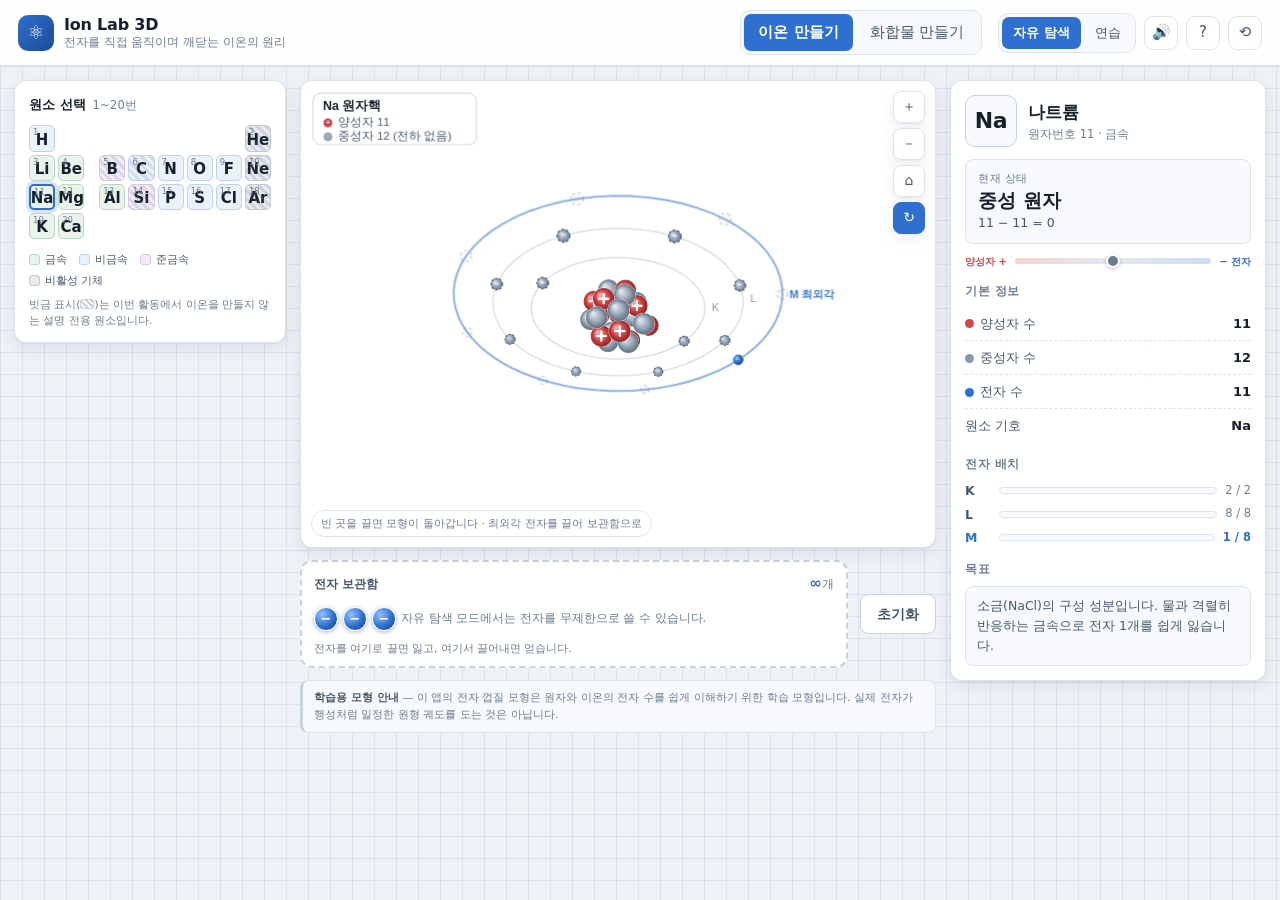
==== commit eb802b66: "오픈그래프 카드 추가 카카오톡·슬랙·페이스북 공유 시 미리보기 카드가 뜨도록 og:/twitter: 메타 태그를 붙였다. 이미지는 1200×630 og-image.png.  이미지" ====
--- a/index.html
+++ b/index.html
@@ -4,6 +4,26 @@
     <meta charset="UTF-8">
     <meta name="viewport" content="width=device-width, initial-scale=1.0, viewport-fit=cover">
     <title>Ion Lab 3D — 전자를 직접 움직이며 깨닫는 이온의 원리</title>
+    <meta name="description" content="최외각 전자를 직접 끌어 빼고 넣으며 이온이 만들어지는 과정을 배우는 중학교 과학 3D 이온 모형 학습 웹앱. 1~20번 원소로 이온을 만들고, 양이온과 음이온을 결합해 이온 화합물을 만듭니다.">
+
+    <!-- 오픈그래프 (카카오톡·페이스북·슬랙 미리보기) -->
+    <meta property="og:type" content="website">
+    <meta property="og:site_name" content="Ion Lab 3D">
+    <meta property="og:title" content="Ion Lab 3D — 전자를 직접 움직이며 깨닫는 이온의 원리">
+    <meta property="og:description" content="최외각 전자를 직접 끌어 빼고 넣으며 이온이 만들어지는 과정을 배우는 중학교 과학 3D 이온 모형 학습 웹앱.">
+    <meta property="og:image" content="https://ion-lab-3d.vercel.app/og-image.png">
+    <meta property="og:image:width" content="1200">
+    <meta property="og:image:height" content="630">
+    <meta property="og:image:alt" content="Ion Lab 3D — 나트륨 원자의 3D 전자 껍질 모형">
+    <meta property="og:url" content="https://ion-lab-3d.vercel.app/">
+    <meta property="og:locale" content="ko_KR">
+
+    <!-- 트위터 카드 -->
+    <meta name="twitter:card" content="summary_large_image">
+    <meta name="twitter:title" content="Ion Lab 3D — 전자를 직접 움직이며 깨닫는 이온의 원리">
+    <meta name="twitter:description" content="최외각 전자를 직접 끌어 빼고 넣으며 이온이 만들어지는 과정을 배우는 중학교 과학 3D 이온 모형 학습 웹앱.">
+    <meta name="twitter:image" content="https://ion-lab-3d.vercel.app/og-image.png">
+
     <link rel="stylesheet" href="style.css">
 </head>
 <body>
--- a/style.css
+++ b/style.css
@@ -163,9 +163,11 @@
 
 /* ── ① 미니 주기율표 ───────────────────────────────────── */
 
+/* 1·2족과 13~18족 사이의 생략 구간(전이금속)을 간격 전용 칸으로 벌린다.
+   칸에 margin을 주면 그 칸만 폭이 깎여 박스 크기가 달라진다. */
 .ptable {
     display: grid;
-    grid-template-columns: repeat(8, minmax(0, 1fr));
+    grid-template-columns: repeat(2, minmax(0, 1fr)) 9px repeat(6, minmax(0, 1fr));
     gap: 3px;
 }
 
@@ -183,9 +185,6 @@
 
 .cell .z { position: absolute; top: 2px; left: 3px; font-size: 8.5px; color: var(--muted); line-height: 1; }
 .cell .sym { font-size: 15px; font-weight: 700; line-height: 1; margin-top: 4px; }
-
-/* 1·2족과 13~18족 사이의 생략 구간(전이금속)을 시각적으로 벌린다 */
-.cell[data-col="3"] { margin-left: 7px; }
 
 .cell.cat-metal { background: #e9f3ec; border-color: #b9d8c4; }
 .cell.cat-nonmetal { background: #eaf1fb; border-color: #bed3ef; }
